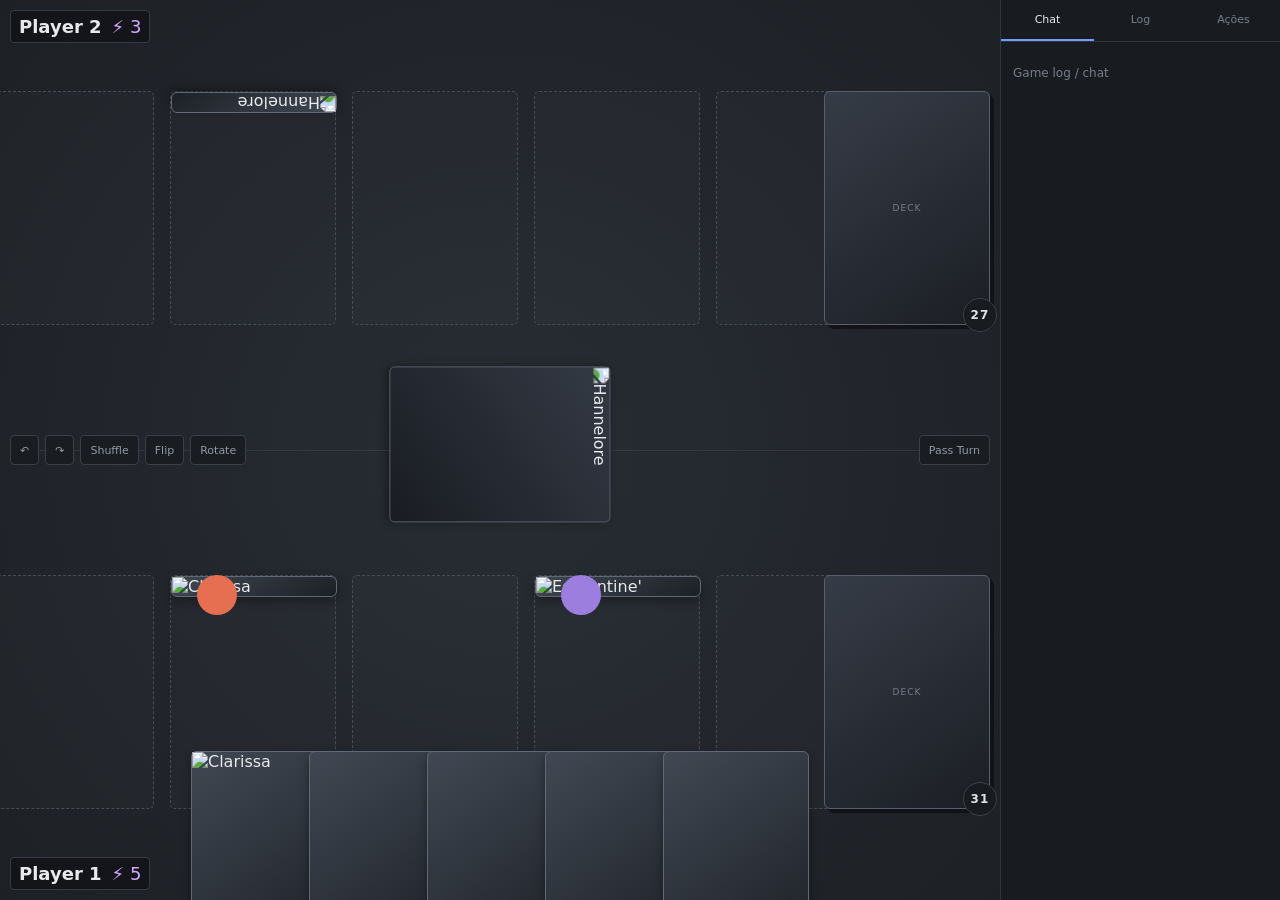
==== index.html @ e071b58c "initial" ====
<!DOCTYPE html>
<html lang="pt-BR">

<head>
    <meta charset="UTF-8">
    <meta name="viewport" content="width=device-width, initial-scale=1.0">

    <title>Cardgame</title>

    <link rel="stylesheet" href="style.css">
</head>

<body>

    <game>

        <top-bar>
            <game-name>Cardgame</game-name>

            <game-info>
                <turn>Seu turno</turn>
                <turn-number>Turno 4</turn-number>
            </game-info>
        </top-bar>


        <game-board>

            <opponent-side>

                <player-info>
                    <player-name>Player 2</player-name>
                    <energy>⚡ <span id="player-2-energy">3</span></energy>
                </player-info>

                <game-field>
                    <card-slot></card-slot>
                    <card-slot>
                        <card> 
                            <img src="https://c.l3n.co/wR6LYm.png" alt="Hannelore">
                        </card>
                    </card-slot>
                    <card-slot></card-slot>
                    <card-slot></card-slot>
                    <card-slot></card-slot>
                </game-field>

                <deck data-count="27">
                    <span>DECK</span>
                </deck>

            </opponent-side>


            <backstage-zone>

                <zone-name>BACKSTAGE</zone-name>

                <card> 
                            <img src="https://c.l3n.co/wR6LYm.png" alt="Hannelore">
                        </card>

            </backstage-zone>


            <player-side>

                <player-info>
                    <player-name>Player 1</player-name>
                    <energy>⚡ <span id="player-1-energy">5</span></energy>
                </player-info>

                <game-field>
                    <card-slot></card-slot>
                    <card-slot>
                        <card> 
                            <img src="https://a.l3n.co/wRTMhF.png" alt="Clarissa">
                            <token-list>
                                <element-token data-element="pyro"></element-token>
                            </token-list>
                        </card>
                    </card-slot>
                    <card-slot></card-slot>
                    <card-slot>
                        <card> 
                            <img src="https://a.l3n.co/wR6Y2i.png" alt="Egglantine'">
                            <token-list>
                                <element-token data-element="electro"></element-token>
                            </token-list>

                        </card>
                    </card-slot>
                    <card-slot></card-slot>
                </game-field>

                <deck data-count="31">
                    <span>DECK</span>
                </deck>

            </player-side>


            <player-hand>

                <card> 
                    <img src="https://a.l3n.co/wRTMhF.png" alt="Clarissa">
                </card>
                <card></card>
                <card></card>
                <card></card>
                <card></card>

            </player-hand>


            <board-overlay></board-overlay>

        </game-board>


        <side-panel>

            <panel-tabs>
                <button class="active">Chat</button>
                <button>Log</button>
                <button>Ações</button>
            </panel-tabs>

            <panel-content>
                <p>Game log / chat</p>
            </panel-content>

        </side-panel>


        <toolbar>

            <button>↶</button>
            <button>↷</button>

            <button>Shuffle</button>
            <button>Flip</button>
            <button>Rotate</button>

            <toolbar-spacer></toolbar-spacer>

            <button>Pass Turn</button>

        </toolbar>

    </game>

</body>
</html>
---- style.css ----
/* ============================================================
   RESET
   ============================================================ */

:root {
    --aspect-ratio: 1535 / 2173;
}

* {
    box-sizing: border-box;
}

html,
body {
    width: 100%;
    height: 100%;
    margin: 0;
}

body {
    overflow: hidden;

    background: #101216;
    color: #e7e9ed;

    font-family:
        Inter,
        system-ui,
        -apple-system,
        BlinkMacSystemFont,
        "Segoe UI",
        sans-serif;
}

button {
    font: inherit;
}


/* ============================================================
   GAME SHELL
   ============================================================ */

game {
    width: 100%;
    height: 100dvh;

    display: grid;

    grid-template:
        "top board panel" 52px
        "top board panel" minmax(0, 1fr) "top board panel" 48px
        / 0 minmax(0, 1fr) 280px;
}


/* ============================================================
   TOP BAR
   ============================================================ */

top-bar {
    grid-area: top;

    display: flex;
    align-items: center;

    padding-inline: 16px;

    background: #181b20;
    border-bottom: 1px solid #30343c;

    game-name {
        font-size: 14px;
        font-weight: 650;
    }

    game-info {
        margin-inline-start: auto;

        display: flex;
        gap: 16px;

        font-size: 12px;
    }

    turn {
        color: #82aaff;
    }

    turn-number {
        color: #858b96;
    }
}


/* ============================================================
   BOARD
   ============================================================ */

game-board {
    grid-area: board;

    position: relative;

    min-width: 0;
    min-height: 0;

    overflow: hidden;

    display: grid;

    grid-template-rows:
        minmax(0, 1fr) 72px minmax(0, 1fr);

    padding: 10px;

    gap: 8px;

    background:
        radial-gradient(circle at center,
            #282d34 0%,
            #22262c 55%,
            #1d2025 100%);
}


/* ============================================================
   PLAYER AREAS
   ============================================================ */

opponent-side,
player-side {
    position: relative;

    min-width: 0;
    min-height: 0;

    display: grid;

    grid-template-columns:
        minmax(0, 1fr) 110px;

    align-items: center;

    gap: 20px;

    
}

opponent-side {
    grid-row: 1;

/*     background-image: url("https://b.l3n.co/cVPJKv.jpg");
    background-size: cover; */
}

player-side {
    grid-row: 3;
/*     background-image: url("https://d.l3n.co/cVPBhb.jpg");
    background-size: cover; */
}


/* ============================================================
   PLAYER INFORMATION
   ============================================================ */

player-info {
    position: absolute;

    inset-inline-start: 0;

    display: flex;
    align-items: center;
    gap: 10px;

    padding: 5px 8px;

    border: 1px solid #353a43;
    border-radius: 4px;

    background: rgb(15 17 21 / 70%);

    font-size: 18px;

    z-index: 2;
}

opponent-side player-info {
    inset-block-start: 0;
}

player-side player-info {
    inset-block-end: 0;
}

player-name {
    font-weight: 650;
}

energy {
    color: #d4a9ff;
}


/* ============================================================
   FIELD
   ============================================================ */

game-field {
    min-width: 0;

    display: grid;

    grid-template-columns:
        repeat(5, 166px);

    justify-content: center;

    gap: 16px;

    align-items: center;
}

opponent-side {
    card {
        transform: rotate(180deg);
    }
}

card-slot {
    width: min(100%, 166px);

    aspect-ratio: var(--aspect-ratio);

    border: 1px dashed #464c56;
    border-radius: 5px;

    background: rgb(255 255 255 / 1.5%);

    transition:
        border-color .12s ease,
        background .12s ease;
}

card-slot:hover {
    border-color: #666e7b;
    background: rgb(255 255 255 / 3%);
}


/* ============================================================
   DECK
   ============================================================ */

deck {
    width: 166px;
    aspect-ratio: var(--aspect-ratio);

    position: absolute;
    right: 0;

    display: grid;
    place-items: center;

    border: 1px solid #5a606b;
    border-radius: 6px;

    background:
        linear-gradient(145deg,
            #363c47,
            #1b1e24);

    box-shadow:
        2px 2px 0 #111318,
        4px 4px 0 #111318;

    color: #777e8a;

    font-size: 9px;
    letter-spacing: .12em;
}

deck::after {
    content: attr(data-count);

    position: absolute;

    inset-inline-end: -8px;
    inset-block-end: -8px;

    width: 32px;
    height: 32px;

    display: grid;
    place-items: center;

    border: 1px solid #3b4049;
    border-radius: 50%;

    background: #181b20;

    color: #dfe2e7;

    font-size: 12px;
    font-weight: 650;
}


/* ============================================================
   BACKSTAGE
   ============================================================ */

backstage-zone {
    grid-row: 2;

    position: relative;

    display: grid;
    place-items: center;
}

backstage-zone::before {
    content: "";

    position: absolute;

    inset-inline: 0;
    top: 50%;

    height: 1px;

    background: rgb(255 255 255 / 7%);
}

zone-name {
    position: absolute;

    z-index: 1;

    padding-inline: 8px;

    background: #24282e;

    color: #696f79;

    font-size: 8px;
    letter-spacing: .14em;
}

backstage-zone card {
    position: relative;

    top: -5rem;

    align-self: center;

    z-index: 2;

    width: 156px;
    aspect-ratio: var(--aspect-ratio);

    border: 1px solid #565d68;
    border-radius: 5px;

    background:
        linear-gradient(145deg,
            #343a45,
            #191c22);

    box-shadow: 0 3px 8px rgb(0 0 0 / 35%);

    transform: rotate(90deg);
}


/* ============================================================
   CARD
   ============================================================ */

card {
    display: block;
    position: relative;

    width: 166px;

    border: 1px solid #626976;
    border-radius: 6px;

    background:
        linear-gradient(145deg,
            #414853,
            #1c2026);

    box-shadow:
        0 4px 10px rgb(0 0 0 / 35%);

    img {
        display: block;
        width: 100%;
        height: auto;
    }

    token-list {
        display: flex;
        position: absolute;

        top: -8%;
        left: 15%;
        align-items: center;
        justify-content: center;
        gap: 0.5rem;

        element-token {

            width: 40px;
            aspect-ratio: 1;

            border-radius: 50%;

            z-index: 5;

            &[data-element="pyro"] {
                background: #e76f51;
            }

            &[data-element="hydro"] {
                background: #4dabf7;
            }

            &[data-element="cryo"] {
                background: #9be7ff;
            }

            &[data-element="electro"] {
                background: #9b7ede;
            }
        }
    }

}


/* ============================================================
   PLAYER HAND
   ============================================================ */

player-hand {
    position: absolute;

    z-index: 20;

    inset-inline: 0;
    inset-block-end: -58px;

    height: 190px;

    display: flex;
    align-items: flex-end;
    justify-content: center;

    padding-inline: 40px;

    pointer-events: none;
}

player-hand card {
    width: 146px;
    aspect-ratio: var(--aspect-ratio);

    flex: 0 0 auto;

    margin-inline-start: -28px;

    pointer-events: auto;

    cursor: pointer;

    transition:
        transform .12s ease,
        margin .12s ease;

    &:first-child {
        margin-inline-start: 0;
    }

    &:hover {
        position: relative;
        z-index: 2;

        margin-inline: 5px;

        transform: translateY(-50%) scale(1.2);
    }
}


/* ============================================================
   BOARD OVERLAY
   ============================================================ */

board-overlay {
    position: absolute;

    inset: 0;

    z-index: 30;

    pointer-events: none;
}


/* ============================================================
   SIDE PANEL
   ============================================================ */

side-panel {
    grid-area: panel;

    min-width: 0;
    min-height: 0;

    display: grid;

    grid-template-rows: 42px minmax(0, 1fr);

    background: #181b20;

    border-left: 1px solid #30343c;
}

panel-tabs {
    display: grid;

    grid-template-columns: repeat(3, 1fr);

    border-bottom: 1px solid #30343c;
}

panel-tabs button {
    border: 0;
    border-bottom: 2px solid transparent;

    background: transparent;

    color: #777e89;

    cursor: pointer;

    font-size: 11px;
}

panel-tabs button:hover {
    color: #dfe2e7;
    background: rgb(255 255 255 / 3%);
}

panel-tabs button.active {
    color: #e7e9ed;
    border-bottom-color: #739cf5;
}

panel-content {
    min-height: 0;

    overflow: auto;

    padding: 12px;

    color: #777e89;

    font-size: 12px;
}


/* ============================================================
   TOOLBAR
   ============================================================ */

toolbar {
    grid-area: board;

    align-self: center;

    z-index: 50;

    height: 48px;

    display: flex;
    align-items: center;

    gap: 6px;

    padding-inline: 10px;

    pointer-events: none;
}

toolbar button {
    height: 30px;

    padding-inline: 9px;

    border: 1px solid #3a3f48;
    border-radius: 4px;

    background: #191c21;

    color: #9299a5;

    cursor: pointer;

    pointer-events: auto;

    font-size: 11px;
}

toolbar button:hover {
    background: #272c34;
    color: #e7e9ed;
}

toolbar-spacer {
    flex: 1;
}


/* ============================================================
   SMALL SCREENS
   ============================================================ */

@media (max-width: 900px) {

    game {
        grid-template:
            "top" 48px
            "board" minmax(0, 1fr) / 1fr;
    }

    side-panel {
        display: none;
    }

    game-board {
        padding: 6px;
    }

    opponent-side,
    player-side {
        grid-template-columns:
            minmax(0, 1fr) 80px;

        gap: 8px;
    }



    game-field {
        gap: 5px;
    }

    deck {
        width: 72px;
    }

    player-hand {
        padding-inline: 15px;
    }

    player-hand card {
        width: 88px;
        margin-inline-start: -40px;

        &:hover {
            transform: translateY(-48px);
        }
    }
}
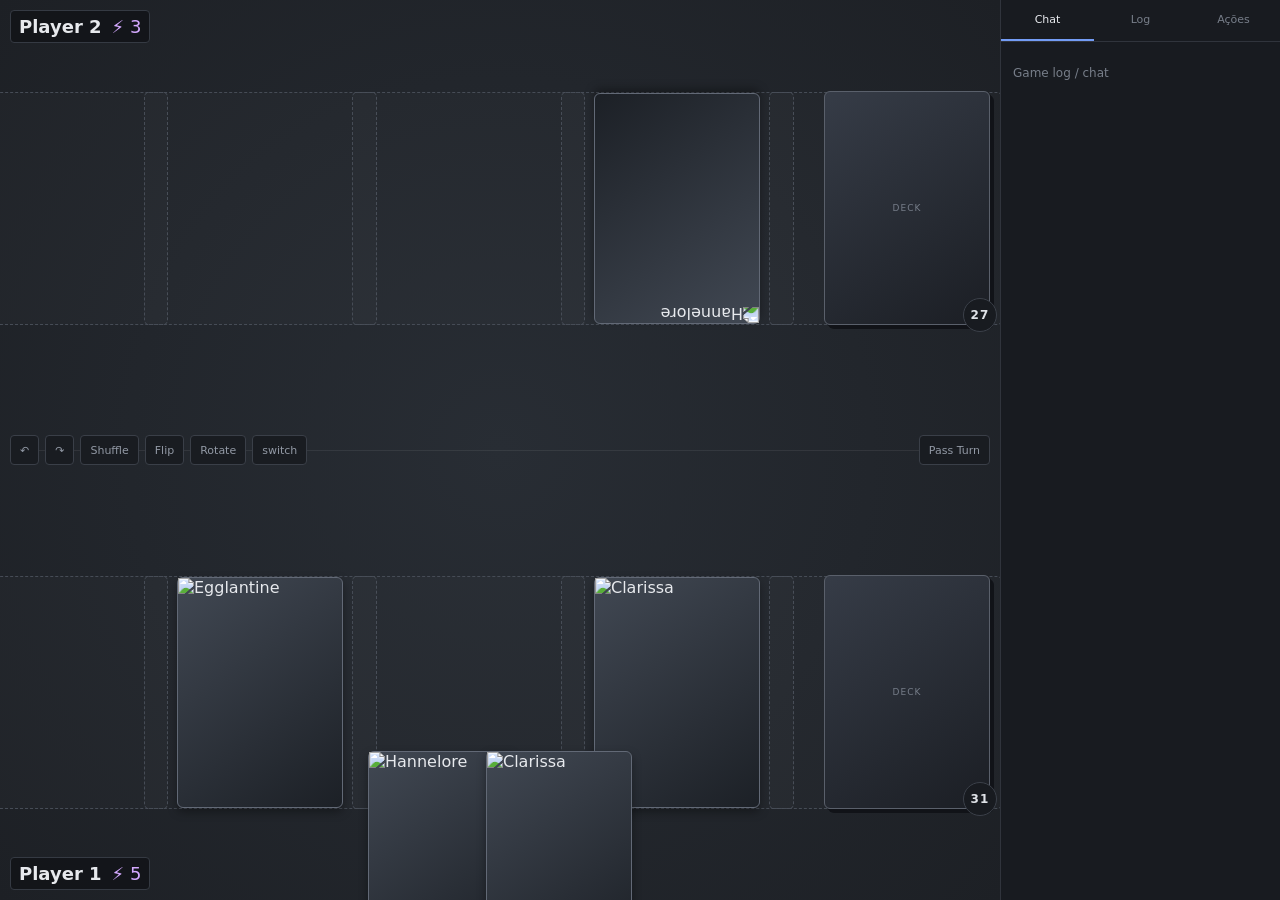
==== commit bec63f89: "sistema base quase pronto" ====
--- a/index.html
+++ b/index.html
@@ -24,6 +24,19 @@
         </top-bar>
 
 
+        <action-menu popover>
+            <action data-action="move">Mover</action>
+            <action data-action="target">Alvejar</action>
+            <action data-action="attack">Atacar</action>
+            <action data-action="declare">Declarar</action>
+            <action data-action="flip">Virar</action>
+            <action data-action="to_top_deck">Para T. Deck</action>
+            <action data-action="to_bot_deck">Para F. Deck</action>
+            <action data-action="to_hand">Para a Mão</action>
+            <action data-action="to_backstage">Para Backstage</action>
+            <action data-action="add_token">Elemental Token</action>
+        </action-menu>
+
         <game-board>
 
             <opponent-side>
@@ -33,16 +46,12 @@
                     <energy>⚡ <span id="player-2-energy">3</span></energy>
                 </player-info>
 
-                <game-field>
-                    <card-slot></card-slot>
-                    <card-slot>
-                        <card> 
-                            <img src="https://c.l3n.co/wR6LYm.png" alt="Hannelore">
-                        </card>
-                    </card-slot>
-                    <card-slot></card-slot>
-                    <card-slot></card-slot>
-                    <card-slot></card-slot>
+                <game-field data-player="2">
+                    <card-slot data-slot="0"></card-slot>
+                    <card-slot data-slot="1"></card-slot>
+                    <card-slot data-slot="2"></card-slot>
+                    <card-slot data-slot="3"></card-slot>
+                    <card-slot data-slot="4"></card-slot>
                 </game-field>
 
                 <deck data-count="27">
@@ -53,13 +62,7 @@
 
 
             <backstage-zone>
-
                 <zone-name>BACKSTAGE</zone-name>
-
-                <card> 
-                            <img src="https://c.l3n.co/wR6LYm.png" alt="Hannelore">
-                        </card>
-
             </backstage-zone>
 
 
@@ -70,27 +73,12 @@
                     <energy>⚡ <span id="player-1-energy">5</span></energy>
                 </player-info>
 
-                <game-field>
-                    <card-slot></card-slot>
-                    <card-slot>
-                        <card> 
-                            <img src="https://a.l3n.co/wRTMhF.png" alt="Clarissa">
-                            <token-list>
-                                <element-token data-element="pyro"></element-token>
-                            </token-list>
-                        </card>
-                    </card-slot>
-                    <card-slot></card-slot>
-                    <card-slot>
-                        <card> 
-                            <img src="https://a.l3n.co/wR6Y2i.png" alt="Egglantine'">
-                            <token-list>
-                                <element-token data-element="electro"></element-token>
-                            </token-list>
-
-                        </card>
-                    </card-slot>
-                    <card-slot></card-slot>
+                <game-field data-player="1">
+                    <card-slot data-slot="0"></card-slot>
+                    <card-slot data-slot="1"></card-slot>
+                    <card-slot data-slot="2"></card-slot>
+                    <card-slot data-slot="3"></card-slot>
+                    <card-slot data-slot="4"></card-slot>
                 </game-field>
 
                 <deck data-count="31">
@@ -101,10 +89,6 @@
 
 
             <player-hand>
-
-                <card> 
-                    <img src="https://a.l3n.co/wRTMhF.png" alt="Clarissa">
-                </card>
                 <card></card>
                 <card></card>
                 <card></card>
@@ -141,6 +125,7 @@
             <button>Shuffle</button>
             <button>Flip</button>
             <button>Rotate</button>
+            <button data-action="switch_players">switch</button>
 
             <toolbar-spacer></toolbar-spacer>
 
@@ -149,6 +134,7 @@
         </toolbar>
 
     </game>
+    <script src="./main.js" type="module"></script>
+</body>
 
-</body>
 </html>
--- a/style.css
+++ b/style.css
@@ -123,6 +123,29 @@
             #1d2025 100%);
 }
 
+opponent-side {
+    grid-row: 1;
+}
+
+player-side {
+    grid-row: 3;
+}
+
+game-board.player-two-view opponent-side {
+    grid-row: 3;
+
+    card {
+        transform: rotate(0deg);
+    }
+}
+
+game-board.player-two-view player-side {
+    grid-row: 1;
+
+    card {
+        transform: rotate(180deg);
+    }
+}
 
 /* ============================================================
    PLAYER AREAS
@@ -144,19 +167,19 @@
 
     gap: 20px;
 
-    
+
 }
 
 opponent-side {
     grid-row: 1;
 
-/*     background-image: url("https://b.l3n.co/cVPJKv.jpg");
+    /*     background-image: url("https://b.l3n.co/cVPJKv.jpg");
     background-size: cover; */
 }
 
 player-side {
     grid-row: 3;
-/*     background-image: url("https://d.l3n.co/cVPBhb.jpg");
+    /*     background-image: url("https://d.l3n.co/cVPBhb.jpg");
     background-size: cover; */
 }
 
@@ -217,7 +240,7 @@
 
     justify-content: center;
 
-    gap: 16px;
+    gap: 5%;
 
     align-items: center;
 }
@@ -229,9 +252,12 @@
 }
 
 card-slot {
-    width: min(100%, 166px);
-
-    aspect-ratio: var(--aspect-ratio);
+    width: 233px;
+
+    aspect-ratio: 1/1;
+
+    display: flex;
+    justify-content: center;
 
     border: 1px dashed #464c56;
     border-radius: 5px;
@@ -241,6 +267,10 @@
     transition:
         border-color .12s ease,
         background .12s ease;
+
+    &.move_mode{
+        outline: 2px dashed rgba(255, 255, 255, 0.342);
+    }
 }
 
 card-slot:hover {
@@ -354,6 +384,7 @@
     top: -5rem;
 
     align-self: center;
+    left: -30px;
 
     z-index: 2;
 
@@ -377,7 +408,55 @@
 /* ============================================================
    CARD
    ============================================================ */
-
+@keyframes declare-animation {
+    0% {
+        transform: translate(-50%, -50%) scale(0.1);
+        opacity: 1;
+    }
+
+    40% {
+        transform: translate(-50%, -50%) scale(1);
+        opacity: 0.9;
+    }
+
+    100% {
+        transform: translate(-50%, -50%) scale(1.5);
+        opacity: 0;
+    }
+}
+
+@keyframes target-animation {
+    0% {
+        transform: translate(-50%, -50%) scale(0.1);
+        opacity: 1;
+    }
+
+    40% {
+        transform: translate(-50%, -50%) scale(1);
+        opacity: 0.9;
+    }
+
+    100% {
+        transform: translate(-50%, -50%) scale(1.5);
+        opacity: 0;
+    }
+}
+@keyframes target-animation {
+    0% {
+        transform: translate(-50%, -50%) scale(0.1);
+        opacity: 1;
+    }
+
+    40% {
+        transform: translate(-50%, -50%) scale(1);
+        opacity: 0.9;
+    }
+
+    100% {
+        transform: translate(-50%, -50%) scale(1.5);
+        opacity: 0;
+    }
+}
 card {
     display: block;
     position: relative;
@@ -399,6 +478,72 @@
         display: block;
         width: 100%;
         height: auto;
+    }
+    &.attack-able {
+        outline: 5px solid rgb(151, 30, 17);
+    }
+    &.targetable {
+        outline: 5px dashed rgb(171, 57, 175);
+    } 
+    &.declare::after {
+        content: "";
+        position: absolute;
+        z-index: 100;
+
+        top: 50%;
+        left: 50%;
+
+        transform: translateX(-50%) translateY(-50%);
+
+        border-radius: 50%;
+
+        width: 150px;
+        height: 150px;
+
+        background-color: white;
+        animation: declare-animation 0.35s ease-out forwards;
+    }
+
+    &.attacked:after {
+        content: "";
+        position: absolute;
+        z-index: 100;
+
+        top: 50%;
+        left: 50%;
+
+        transform: translateX(-50%) translateY(-50%);
+
+        border-radius: 50%;
+
+        width: 150px;
+        height: 150px;
+
+        background-color: rgb(245, 72, 72);
+        animation: declare-animation 0.35s ease-out forwards;
+    }
+
+    &.targeted::after {
+        content: "";
+        position: absolute;
+        z-index: 100;
+
+        top: 50%;
+        left: 50%;
+
+        transform: translateX(-50%) translateY(-50%);
+
+        border-radius: 50%;
+
+        width: 150px;
+        height: 150px;
+
+        background-color: rgba(221, 63, 155, 0.685);
+        animation: declare-animation 0.35s ease-out forwards;
+    }
+
+    &.flip{
+        transform: rotate(-90deg);
     }
 
     token-list {
@@ -440,6 +585,56 @@
 
 }
 
+action-menu {
+    display: none;
+
+    position: fixed;
+    position-anchor: --active-card;
+
+    left: anchor(center);
+    top: anchor(top);
+
+    translate: -50% -50%;
+
+    margin: 0;
+    padding: 4px;
+
+    border: 1px solid #3a3f48;
+    border-radius: 6px;
+
+    flex-direction: column;
+
+    overflow: hidden;
+
+    background: #181b20cc;
+    box-shadow: 0 5px 15px rgb(0 0 0 / 40%);
+
+    pointer-events: none;
+
+    action {
+        color: white;
+        -webkit-user-select: none;
+        -ms-user-select: none;
+        user-select: none;
+        pointer-events: auto;
+
+        &:hover {
+            background: #42474e;
+        }
+
+        &:active {
+            background: #42474e;
+            transform: scale(1.1);
+        }
+    }
+}
+
+action-menu:popover-open {
+    display: flex;
+
+
+}
+
 
 /* ============================================================
    PLAYER HAND
@@ -484,7 +679,8 @@
         margin-inline-start: 0;
     }
 
-    &:hover {
+    &:hover,
+    &[data-menu-hover] {
         position: relative;
         z-index: 2;
 
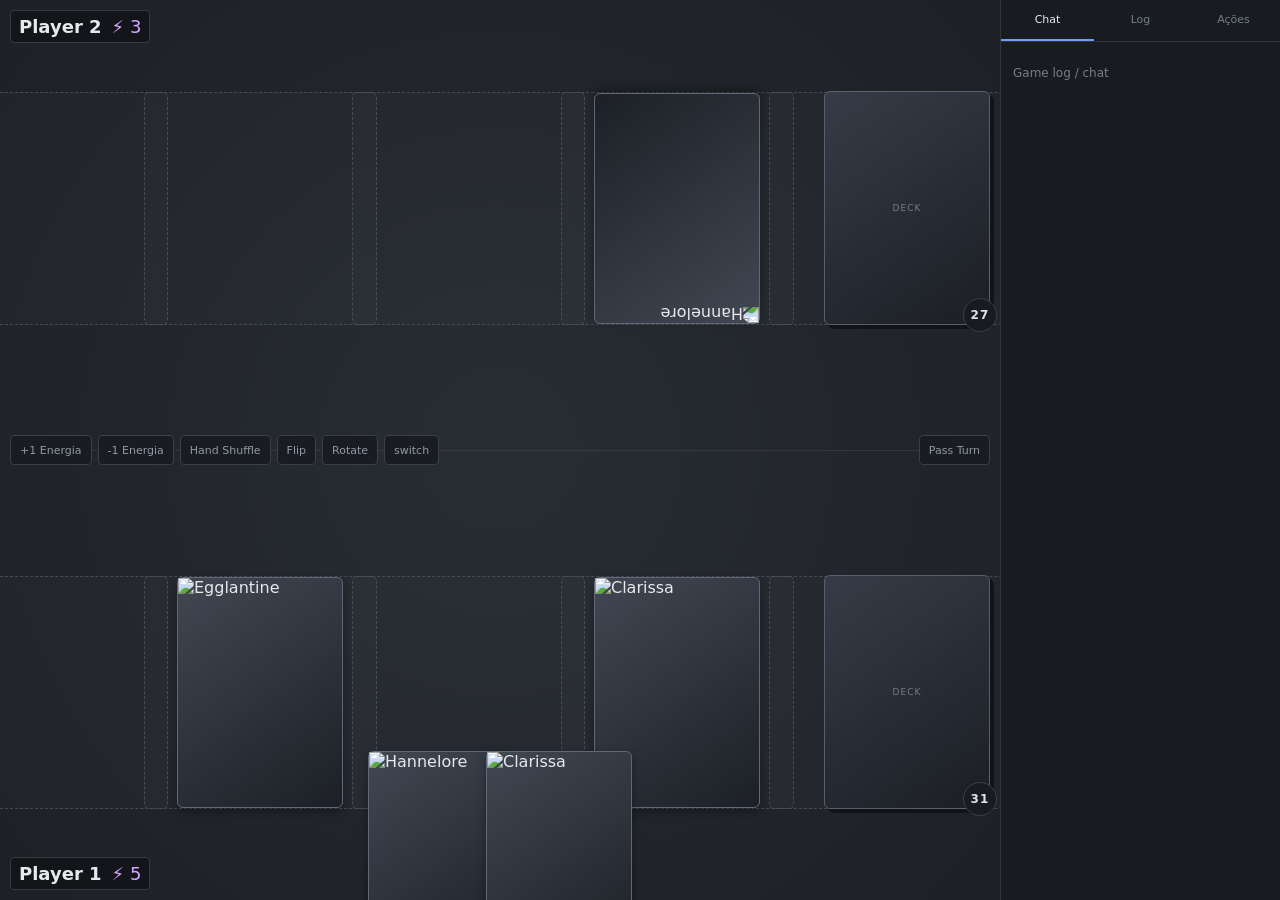
==== commit 412a935c: "sistema pronto com alguns bugs" ====
--- a/index.html
+++ b/index.html
@@ -31,11 +31,27 @@
             <action data-action="declare">Declarar</action>
             <action data-action="flip">Virar</action>
             <action data-action="to_top_deck">Para T. Deck</action>
-            <action data-action="to_bot_deck">Para F. Deck</action>
             <action data-action="to_hand">Para a Mão</action>
             <action data-action="to_backstage">Para Backstage</action>
             <action data-action="add_token">Elemental Token</action>
+            <action data-action="show_deck">Show Deck</action>
         </action-menu>
+
+        <deck-actions-menu popover>
+            <action data-action="mill">Descartar Topo</action>
+            <action data-action="show_deck">Abrir Deck</action>
+            <action data-action="shuffle">Embaralhar</action>
+            <action data-action="draw">Comprar</action>
+        </deck-actions-menu>
+
+<zone-modal popover="manual">
+    <zone-header>
+        <span>DECK</span>
+        <button data-action="close-deck">×</button>
+    </zone-header>
+
+    <zone-grid></zone-grid>
+</zone-modal>
 
         <game-board>
 
@@ -54,7 +70,7 @@
                     <card-slot data-slot="4"></card-slot>
                 </game-field>
 
-                <deck data-count="27">
+                <deck data-count="27" data-player="2">
                     <span>DECK</span>
                 </deck>
 
@@ -81,7 +97,7 @@
                     <card-slot data-slot="4"></card-slot>
                 </game-field>
 
-                <deck data-count="31">
+                <deck data-count="31" data-player="1">
                     <span>DECK</span>
                 </deck>
 
@@ -119,10 +135,10 @@
 
         <toolbar>
 
-            <button>↶</button>
-            <button>↷</button>
+            <button>+1 Energia</button>
+            <button>-1 Energia</button>
 
-            <button>Shuffle</button>
+            <button data-action="shuffle_hand">Hand Shuffle</button>
             <button>Flip</button>
             <button>Rotate</button>
             <button data-action="switch_players">switch</button>
--- a/style.css
+++ b/style.css
@@ -311,6 +311,124 @@
     letter-spacing: .12em;
 }
 
+deck-actions-menu {
+    position: fixed;
+
+    position-anchor: --active-deck;
+
+    position-area: top;
+
+    display: none;
+
+    flex-direction: column;
+
+    min-width: 150px;
+
+    padding: 5px;
+
+    border: 1px solid #3a3f48;
+    border-radius: 6px;
+
+    background: #181b20;
+    color: white;
+
+    box-shadow: 0 10px 30px rgb(0 0 0 / 50%);
+
+    &::backdrop {
+        background: transparent;
+    }
+
+    &:popover-open {
+        display: flex;
+    }
+
+    action {
+        display: block;
+
+        padding: 9px 12px;
+
+        border-radius: 4px;
+
+        cursor: pointer;
+
+        &:hover {
+            background: #2a2e35;
+        }
+    }
+}
+
+zone-modal {
+    position: fixed;
+    inset: 50% auto auto 50%;
+
+    width: min(900px, 90vw);
+    height: min(700px, 85vh);
+
+    translate: -50% -50%;
+
+    padding: 20px;
+
+    border: 1px solid #3a3f48;
+    border-radius: 10px;
+
+    background: #181b20;
+    color: white;
+
+    box-shadow:
+        0 20px 60px rgb(0 0 0 / 60%);
+
+    overflow: hidden;
+
+    &::backdrop {
+        background: rgb(0 0 0 / 65%);
+        backdrop-filter: blur(3px);
+    }
+
+    zone-header {
+        display: flex;
+        align-items: center;
+        justify-content: space-between;
+
+        margin-bottom: 16px;
+
+        font-size: 14px;
+        font-weight: 700;
+
+        button {
+            width: 32px;
+            height: 32px;
+
+            border: 0;
+            border-radius: 5px;
+
+            background: #2a2e35;
+            color: white;
+
+            cursor: pointer;
+        }
+    }
+
+    zone-grid {
+    display: grid;
+    grid-template-columns: repeat(auto-fill, 130px);
+    justify-content: start;
+    align-content: start;
+    gap: 12px;
+    overflow-y: auto;
+    padding: 5px;
+
+    card {
+        width: 130px;
+        cursor: pointer;
+
+        &:hover {
+            transform: scale(1.04);
+            z-index: 2;
+        }
+    }
+}
+}
+
 deck::after {
     content: attr(data-count);
 
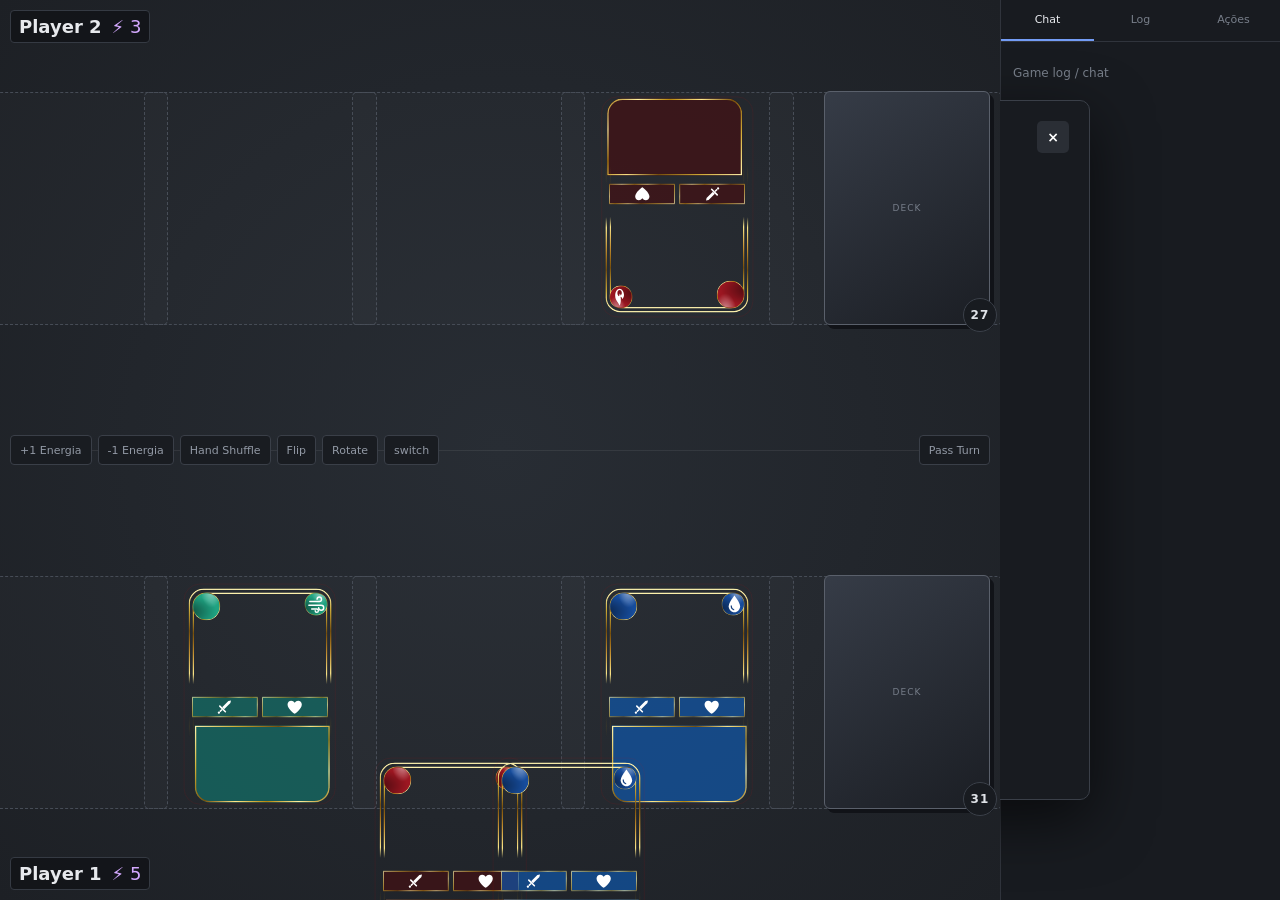
==== commit acdb837e: "agora temos template e um deck cheio!" ====
--- a/index.html
+++ b/index.html
@@ -8,10 +8,49 @@
     <title>Cardgame</title>
 
     <link rel="stylesheet" href="style.css">
+    <link rel="stylesheet" href="card_template.css">
 </head>
 
 <body>
+    <template id="card-template">
+        <card>
+            <card-data data-cost="6" data-element="cryo" data-atk="800" data-hp="2000" data-effect="(1-En) Se o oponente declara ataque ou ativa o efeito de uma unidade: Descarte esta carta da sua mão; Aplique 1 token electro a uma unidade no campo. (Único, Escolha).
+        " style="--card-art: url('https://c.l3n.co/wgh5Qk.jpg');">
+                <div class="card-bleed radius">
+                    <carta class="trim radius">
+                        <bordinha class="external radius"></bordinha>
+                        <safe-area class="radius">
+                            <anchor class="top-left">
+                                <cost class="golden-border"></cost>
+                            </anchor>
+                            <anchor class="top"></anchor>
+                            <anchor class="top-right">
+                                <attribute class="golden-border"></attribute>
+                            </anchor>
+                            <anchor class="left"></anchor>
+                            <anchor class="center">
+                                <status>
+                                    <ATK class=""></ATK>
+                                    <HP class=""></HP>
+                                </status>
+                            </anchor>
+                            <anchor class="right"></anchor>
+                            <anchor class="bottom-left"></anchor>
+                            <anchor class="bottom">
+                                <effect>
+                                    <effect-text>
+                                    </effect-text>
+                                    <effect-box></effect-box>
+                                </effect>
+                            </anchor>
+                            <anchor class="bottom-right"></anchor>
 
+                        </safe-area>
+                    </carta>
+                </div>
+            </card-data>
+        </card>
+    </template>
     <game>
 
         <top-bar>
@@ -44,14 +83,14 @@
             <action data-action="draw">Comprar</action>
         </deck-actions-menu>
 
-<zone-modal popover="manual">
-    <zone-header>
-        <span>DECK</span>
-        <button data-action="close-deck">×</button>
-    </zone-header>
+        <zone-modal popover="manual">
+            <zone-header>
+                <span>DECK</span>
+                <button data-action="close-deck">×</button>
+            </zone-header>
 
-    <zone-grid></zone-grid>
-</zone-modal>
+            <zone-grid></zone-grid>
+        </zone-modal>
 
         <game-board>
 
--- a/style.css
+++ b/style.css
@@ -49,7 +49,8 @@
 
     grid-template:
         "top board panel" 52px
-        "top board panel" minmax(0, 1fr) "top board panel" 48px
+        "top board panel" minmax(0, 1fr)
+        "top board panel" 48px
         / 0 minmax(0, 1fr) 280px;
 }
 
@@ -131,20 +132,34 @@
     grid-row: 3;
 }
 
+opponent-side card {
+    --view-rotation: 180deg;
+}
+
+player-side card {
+    --view-rotation: 0deg;
+}
+
+opponent-side card {
+    --view-rotation: 180deg;
+}
+
+/* Quando o Player 2 está olhando */
+game-board.player-two-view opponent-side card {
+    --view-rotation: 0deg;
+}
+
+game-board.player-two-view player-side card {
+    --view-rotation: 180deg;
+}
+
+
 game-board.player-two-view opponent-side {
     grid-row: 3;
-
-    card {
-        transform: rotate(0deg);
-    }
 }
 
 game-board.player-two-view player-side {
     grid-row: 1;
-
-    card {
-        transform: rotate(180deg);
-    }
 }
 
 /* ============================================================
@@ -245,12 +260,6 @@
     align-items: center;
 }
 
-opponent-side {
-    card {
-        transform: rotate(180deg);
-    }
-}
-
 card-slot {
     width: 233px;
 
@@ -268,7 +277,7 @@
         border-color .12s ease,
         background .12s ease;
 
-    &.move_mode{
+    &.move_mode {
         outline: 2px dashed rgba(255, 255, 255, 0.342);
     }
 }
@@ -363,20 +372,17 @@
 
     width: min(900px, 90vw);
     height: min(700px, 85vh);
-
     translate: -50% -50%;
 
     padding: 20px;
-
     border: 1px solid #3a3f48;
     border-radius: 10px;
-
     background: #181b20;
     color: white;
-
-    box-shadow:
-        0 20px 60px rgb(0 0 0 / 60%);
-
+    box-shadow: 0 20px 60px rgb(0 0 0 / 60%);
+
+    display: flex;
+    flex-direction: column;
     overflow: hidden;
 
     &::backdrop {
@@ -388,45 +394,48 @@
         display: flex;
         align-items: center;
         justify-content: space-between;
-
+        flex: 0 0 auto;
         margin-bottom: 16px;
-
         font-size: 14px;
         font-weight: 700;
 
         button {
             width: 32px;
             height: 32px;
-
             border: 0;
             border-radius: 5px;
-
             background: #2a2e35;
             color: white;
-
             cursor: pointer;
         }
     }
 
     zone-grid {
-    display: grid;
-    grid-template-columns: repeat(auto-fill, 130px);
-    justify-content: start;
-    align-content: start;
-    gap: 12px;
-    overflow-y: auto;
-    padding: 5px;
-
-    card {
-        width: 130px;
-        cursor: pointer;
-
-        &:hover {
-            transform: scale(1.04);
-            z-index: 2;
+        display: grid;
+        grid-template-columns: repeat(
+            auto-fill,
+            130px
+        );
+        justify-content: start;
+        align-content: start;
+        gap: 3rem;
+
+        flex: 1 1 auto;
+        min-height: 0;
+        overflow-y: auto;
+        overflow-x: hidden;
+        padding: 5px;
+
+        card {
+            width: 130px;
+            cursor: pointer;
+
+            &:hover {
+                transform: scale(1.04);
+                z-index: 2;
+            }
         }
     }
-}
 }
 
 deck::after {
@@ -543,66 +552,47 @@
     }
 }
 
-@keyframes target-animation {
-    0% {
-        transform: translate(-50%, -50%) scale(0.1);
-        opacity: 1;
-    }
-
-    40% {
-        transform: translate(-50%, -50%) scale(1);
-        opacity: 0.9;
-    }
-
-    100% {
-        transform: translate(-50%, -50%) scale(1.5);
-        opacity: 0;
-    }
-}
-@keyframes target-animation {
-    0% {
-        transform: translate(-50%, -50%) scale(0.1);
-        opacity: 1;
-    }
-
-    40% {
-        transform: translate(-50%, -50%) scale(1);
-        opacity: 0.9;
-    }
-
-    100% {
-        transform: translate(-50%, -50%) scale(1.5);
-        opacity: 0;
-    }
-}
 card {
     display: block;
+
     position: relative;
 
     width: 166px;
-
-    border: 1px solid #626976;
-    border-radius: 6px;
-
-    background:
-        linear-gradient(145deg,
-            #414853,
-            #1c2026);
-
-    box-shadow:
-        0 4px 10px rgb(0 0 0 / 35%);
+    aspect-ratio: var(--aspect-ratio);
+
+    flex: 0 0 auto;
+
+    --view-rotation: 0deg;
+    --card-rotation: 0deg;
+
+    transform:
+        rotate(var(--view-rotation)) rotate(var(--card-rotation));
+
+
+    &>card-data {
+        display: block;
+
+        position: absolute;
+        inset: 0;
+
+        transform-origin: top left;
+        transform: scale(0.675);
+    }
 
     img {
         display: block;
         width: 100%;
         height: auto;
     }
+
     &.attack-able {
         outline: 5px solid rgb(151, 30, 17);
     }
+
     &.targetable {
         outline: 5px dashed rgb(171, 57, 175);
-    } 
+    }
+
     &.declare::after {
         content: "";
         position: absolute;
@@ -660,8 +650,8 @@
         animation: declare-animation 0.35s ease-out forwards;
     }
 
-    &.flip{
-        transform: rotate(-90deg);
+    &.flip {
+        --card-rotation: -90deg;
     }
 
     token-list {
--- a/card_template.css
+++ b/card_template.css
@@ -0,0 +1,581 @@
+@scope (card-data) {
+    :scope {
+        --element-color: rgb(156, 22, 33);
+        --element-darker-color: rgba(255, 255, 255, 0.568);
+
+        color: white;
+        -webkit-text-stroke: 0.04mm black;
+
+
+    }
+
+    :scope[data-element="pyro"] {
+        --element-color: rgb(156, 22, 33);
+        --element-darker-color: rgba(69, 14, 18, 0.66);
+        --element-icon: url("./assets/icons/pyro.svg");
+    }
+
+    :scope[data-element="hydro"] {
+        --element-color: rgb(22, 76, 156);
+        --element-darker-color: rgba(14, 93, 184, 0.63);
+        --element-icon: url("./assets/icons/hydro.svg");
+    }
+
+    :scope[data-element="electro"] {
+        --element-color: rgb(101, 42, 211);
+        --element-darker-color: rgba(57, 35, 99, 0.555);
+        --element-icon: url("./assets/icons/electro.svg");
+    }
+
+    :scope[data-element="anemo"] {
+        --element-color: rgb(31, 163, 130);
+        --element-darker-color: rgba(17, 121, 112, 0.63);
+        --element-icon: url("./assets/icons/anemo.svg");
+    }
+
+    :scope[data-element="cryo"] {
+        --element-color: rgb(150, 212, 231);
+        --element-darker-color: rgba(81, 131, 146, 0.411);
+        --element-icon: url("./assets/icons/cryo.svg");
+    }
+
+    :scope[data-element="dendro"] {
+        --element-color: rgb(87, 172, 48);
+        --element-darker-color: rgba(46, 100, 42, 0.479);
+        --element-icon: url("./assets/icons/dendro.svg");
+    }
+
+    :scope[data-element="geo"] {
+        --element-color: rgb(194, 147, 46);
+        --element-darker-color: rgba(83, 61, 21, 0.63);
+        --element-icon: url("./assets/icons/geo.svg");
+    }
+
+    anchor {
+        pointer-events: none;
+        position: absolute;
+    }
+
+    anchor {
+        width: 5px;
+        height: 5px;
+    }
+
+    .top-left {
+        top: 0;
+        left: 0;
+    }
+
+    .top {
+        top: 0;
+        left: 50%;
+        transform: translateX(-50%);
+    }
+
+    .top-right {
+        top: 0;
+        right: 0;
+    }
+
+    .left {
+        top: 50%;
+        left: 0;
+        transform: translateY(-50%);
+    }
+
+    .center {
+        left: 50%;
+        top: 50%;
+        transform: translate(-50%, -50%);
+    }
+
+    .right {
+        top: 50%;
+        right: 0;
+        transform: translateY(-50%);
+    }
+
+    .bottom-left {
+        bottom: 0;
+        left: 0;
+    }
+
+    .bottom {
+        bottom: 0;
+        left: 50%;
+        transform: translateX(-50%);
+    }
+
+    .bottom-right {
+        bottom: 0;
+        right: 0;
+    }
+
+    .radius {
+        border-radius: 6mm;
+    }
+
+    .golden-border {
+        position: absolute;
+        z-index: 2;
+
+        background:
+            linear-gradient(var(--element-color), var(--element-color)) padding-box,
+            linear-gradient(135deg,
+                #fff4b0 0%,
+                #d4af37 18%,
+                #78500b 36%,
+                #ffe78a 52%,
+                #b8860b 68%,
+                #fff0a0 85%,
+                #a87915 100%) border-box;
+
+        border: 0.5mm solid transparent;
+    }
+
+    :scope {
+        --card-effect: attr(data-effect);
+        --card-cost: attr(data-cost);
+        --card-atk: attr(data-atk);
+        --card-hp: attr(data-hp);
+    }
+
+    .card-bleed {
+        width: 65mm;
+        height: 92mm;
+        position: relative;
+
+        background-image: var(--card-art);
+        background-size: cover;
+        background-position: 50% 30%;
+
+        &>carta {
+            position: absolute;
+            width: 59mm;
+            height: 86mm;
+
+            top: 3mm;
+            left: 3mm;
+
+            outline: 1px solid rgba(255, 0, 0, 0.116);
+            z-index: 2;
+
+            & bordinha {
+                position: absolute;
+                width: 56mm;
+                height: 83mm;
+
+                top: 1.5mm;
+                left: 1.6mm;
+
+                z-index: 2;
+
+                &::before {
+                    content: "";
+
+                    position: absolute;
+                    inset: 0;
+                    z-index: 1;
+
+                    border-radius: inherit;
+
+                    background: linear-gradient(180deg,
+                            #fff4b0 0%,
+                            #ead78a 5%,
+                            #d4af37 10%,
+                            #a98125 15%,
+                            #78500b 20%,
+                            #a06e18 25%,
+                            #c89332 30%,
+                            #e3bd5c 35%,
+                            #ffe88a 40%,
+                            #f7db7600 45%,
+                            #fff1a000 50%,
+
+                            rgba(255, 241, 160, 0) 55%,
+                            rgba(255, 232, 138, 0) 60%,
+                            rgba(184, 135, 11, 0.103) 65%,
+                            rgba(184, 135, 11, 0) 70%,
+                            rgba(168, 121, 21, 0) 75%,
+                            rgba(168, 121, 21, 0) 80%,
+                            rgba(255, 241, 160, 0) 85%,
+                            rgba(168, 121, 21, 0) 90%,
+                            rgba(168, 121, 21, 0) 95%,
+                            transparent 100%);
+
+                    padding: 0.5mm;
+
+                    mask:
+                        linear-gradient(#fff 0 0) content-box,
+                        linear-gradient(#fff 0 0);
+
+                    mask-composite: exclude;
+
+                    pointer-events: none;
+                }
+            }
+
+            &>safe-area {
+                position: absolute;
+                width: 53mm;
+                height: 80mm;
+
+                top: 3mm;
+                left: 3mm;
+
+                z-index: 2;
+
+                &::before {
+                    content: "";
+
+                    position: absolute;
+                    inset: 0;
+                    z-index: 1;
+
+                    border-radius: inherit;
+
+                    background: linear-gradient(180deg,
+                            #fff4b0 0%,
+                            #ead78a 5%,
+                            #d4af37 10%,
+                            #a98125 15%,
+                            #78500b 20%,
+                            #a06e18 25%,
+                            #c89332 30%,
+                            #e3bd5c 35%,
+                            #ffe88a 40%,
+                            #f7db7600 45%,
+                            #fff1a000 50%,
+
+                            rgba(255, 241, 160, 0) 55%,
+                            rgba(255, 232, 138, 0) 60%,
+                            rgba(184, 135, 11, 0.103) 65%,
+                            rgba(184, 135, 11, 0) 70%,
+                            rgba(168, 121, 21, 0) 75%,
+                            rgba(168, 121, 21, 0) 80%,
+                            rgba(255, 241, 160, 0) 85%,
+                            rgba(168, 121, 21, 0) 90%,
+                            rgba(168, 121, 21, 0) 95%,
+                            transparent 100%);
+
+                    padding: 0.5mm;
+
+                    mask:
+                        linear-gradient(#fff 0 0) content-box,
+                        linear-gradient(#fff 0 0);
+
+                    mask-composite: exclude;
+
+                    pointer-events: none;
+                }
+
+                & cost {
+                    position: absolute;
+                    z-index: 3;
+                    width: 11mm;
+                    height: 11mm;
+                    background-color: var(--element-color);
+
+                    border-radius: 1000mm;
+                    position: absolute;
+                    z-index: 3;
+                    width: 11mm;
+                    height: 11mm;
+                    border-radius: 50%;
+
+                    &::before {
+                        content: "";
+                        position: absolute;
+                        inset: 0;
+                        border-radius: inherit;
+
+                        /* sombra universal */
+                        background: radial-gradient(ellipse at -40% 70%,
+                                rgba(0, 0, 0, 0.637),
+                                transparent 65%),
+                            radial-gradient(ellipse at 70% -25%,
+                                white 0%,
+                                rgba(255, 255, 255, 0.541) 8%,
+                                transparent 45%),
+                            var(--element-color);
+
+                        background-blend-mode: multiply, screen, normal;
+                        pointer-events: none;
+                    }
+
+                    &::after {
+                        display: flex;
+                        width: 115%;
+                        position: absolute;
+                        top: -0.8mm;
+
+                        left: -0.8mm;
+                        height: 115%;
+                        justify-content: center;
+                        align-items: center;
+                        font-weight: bold;
+                        content: var(--card-cost);
+
+                        background: linear-gradient(192deg,
+                                #ffffff 0%,
+                                #ffffff 28%,
+                                #ff4df9 45%,
+                                #6c9cff 55%,
+                                #1ea5bc 60%,
+                                #471a72 73%,
+                                #471a72 100%);
+                        background-clip: text;
+                        -webkit-background-clip: text;
+
+                        color: transparent;
+                        -webkit-text-fill-color: transparent;
+
+                        font-size: 9mm;
+                        -webkit-text-stroke: 0.02mm white;
+
+                        filter: drop-shadow(0 0.3mm 0.3mm rgba(0, 0, 0, 0.65));
+                    }
+                }
+
+                & attribute {
+                    position: absolute;
+                    z-index: 3;
+                    width: 9mm;
+                    height: 9mm;
+                    right: 0;
+                    background-color: var(--element-color);
+
+                    border-radius: 1000mm;
+
+                    &::after {
+                        content: "";
+                        width: 100%;
+                        height: 100%;
+                        position: absolute;
+                        display: block;
+                        top: 0.3mm;
+                        left: 0.8mm;
+                        width: 8mm;
+                        height: 8mm;
+
+                        background: white;
+
+                        mask: var(--element-icon) center / contain no-repeat;
+                        -webkit-mask: var(--element-icon) center / contain no-repeat;
+                    }
+
+                    &::before {
+                        content: "";
+                        position: absolute;
+                        inset: 0;
+                        border-radius: inherit;
+
+                        /* sombra universal */
+                        background: radial-gradient(ellipse at -40% 70%,
+                                rgba(0, 0, 0, 0.637),
+                                transparent 65%),
+                            radial-gradient(ellipse at 70% -25%,
+                                white 0%,
+                                rgba(255, 255, 255, 0.541) 8%,
+                                transparent 45%),
+                            var(--element-color);
+
+                        background-blend-mode: multiply, screen, normal;
+                        pointer-events: none;
+                    }
+                }
+
+                & status {
+                    width: 53mm;
+                    height: 10mm;
+                    left: 50%;
+                    top: 50%;
+                    top: 5.7mm;
+                    transform: translate(-50%, -50%);
+                    position: absolute;
+                    z-index: 3;
+                    background-color: rgba(255, 248, 220, 0);
+
+                    display: flex;
+                    justify-content: center;
+                    align-items: center;
+
+                    gap: 2mm;
+                    --attribute-box-size: 30mm;
+                    --attribute-box-height: 8mm;
+
+                    ATK {
+                        height: var(--attribute-box-height);
+                        width: var(--attribute-box-size);
+
+                        background-color: var(--element-darker-color);
+                        display: flex;
+                        font-size: x-large;
+                        justify-content: center;
+                        align-items: center;
+
+                        border: 0.5mm solid;
+                        border-image: linear-gradient(135deg,
+                                #fff4b0,
+                                #d4af37 20%,
+                                #78500b 40%,
+                                #ffe78a 55%,
+                                #b8860b 70%,
+                                #fff0a0 85%,
+                                #a87915) 1;
+
+                        &::before {
+                            content: var(--card-atk);
+                        }
+
+                        &::after {
+                            content: "";
+
+                            width: 8mm;
+                            height: 8mm;
+
+                            background: white;
+
+                            mask: url("./assets/icons/espada.svg") center / contain no-repeat;
+                            -webkit-mask: url("./assets/icons/espada.svg") center / contain no-repeat;
+                        }
+                    }
+
+                    HP {
+                        height: var(--attribute-box-height);
+                        width: var(--attribute-box-size);
+
+                        background-color: var(--element-darker-color);
+
+                        display: flex;
+                        font-size: x-large;
+                        justify-content: center;
+                        align-items: center;
+
+                        border: 0.5mm solid;
+                        border-image: linear-gradient(135deg,
+                                #fff4b0,
+                                #d4af37 20%,
+                                #78500b 40%,
+                                #ffe78a 55%,
+                                #b8860b 70%,
+                                #fff0a0 85%,
+                                #a87915) 1;
+
+                        &::before {
+                            content: var(--card-hp);
+                        }
+
+                        &::after {
+                            content: "";
+
+                            width: 7mm;
+                            height: 7mm;
+
+                            background: white;
+
+                            mask: url("./assets/icons/coracao.svg") center / contain no-repeat;
+                            -webkit-mask: url("./assets/icons/coracao.svg") center / contain no-repeat;
+                        }
+                    }
+                }
+
+                & effect {
+                    width: 53mm;
+                    position: absolute;
+                    bottom: -1.3mm;
+                    left: 50%;
+                    transform: translateX(-50%);
+
+                    z-index: 3;
+                    height: 30mm;
+                    padding: 1mm;
+
+                    effect-text {
+                        display: block;
+                        width: 52mm;
+                        height: 29mm;
+
+                        overflow: hidden;
+
+                        border-radius: 0 0 6mm 6mm;
+
+                        position: absolute;
+                        z-index: 3;
+
+
+                        &::before {
+                            content: var(--card-effect);
+
+                            color: white;
+                            -webkit-text-stroke: 0.04mm black;
+
+                            display: block;
+                            padding: 1.5mm;
+                            font-size: 2.8mm;
+
+                            border-radius: 0 0 6mm 6mm;
+                            padding-bottom: 5mm;
+                        }
+                    }
+
+                    &>effect-box {
+                        display: block;
+
+                        position: relative;
+
+                        width: 53mm;
+                        height: 30mm;
+
+                        border-radius: 0 0 6mm 6mm;
+
+                        background: var(--element-darker-color);
+
+                        &>span {
+                            width: 100%;
+                            height: 100%;
+                        }
+
+                        /* &::after {
+                           content: "";
+                           position: absolute;
+                           width: 100%;
+                           height: 100%;
+                           inset: 2mm;
+                           border-radius: inherit;
+                           overflow: hidden;
+                       } */
+
+                        &::before {
+                            content: "";
+
+                            position: absolute;
+                            inset: 0;
+
+                            border-radius: inherit;
+
+                            background: linear-gradient(135deg,
+                                    #fff4b0 0%,
+                                    #d4af37 20%,
+                                    #78500b 40%,
+                                    #ffe78a 55%,
+                                    #b8860b 70%,
+                                    #fff0a0 85%,
+                                    #a87915 100%);
+
+                            padding: 0.5mm;
+
+                            mask:
+                                linear-gradient(#fff 0 0) content-box,
+                                linear-gradient(#fff 0 0);
+
+                            mask-composite: exclude;
+
+                            pointer-events: none;
+                        }
+                    }
+                }
+            }
+        }
+    }
+}
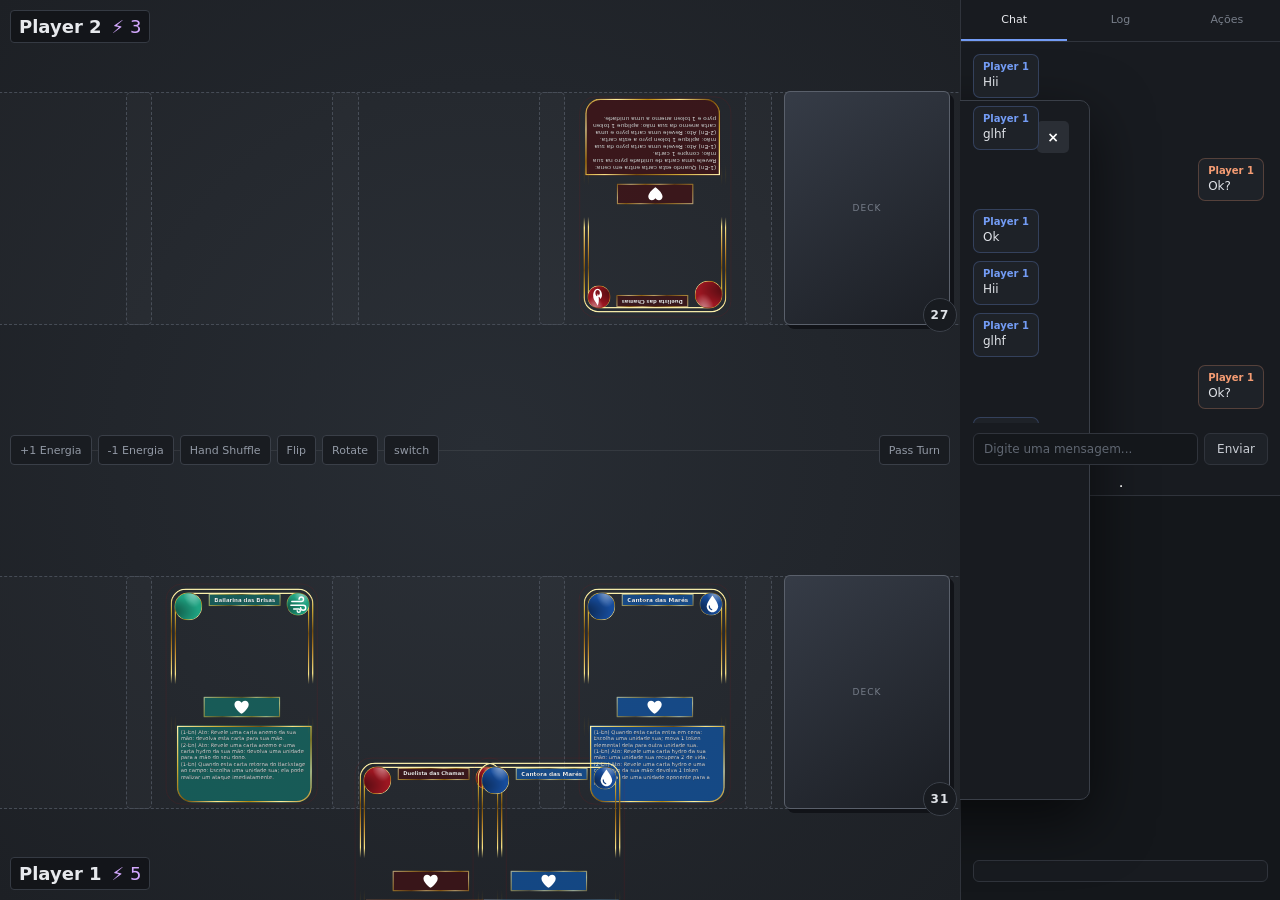
==== commit f0854838: "ajustes no template e interface, templates nao mais sao imagens mas sim html puro" ====
--- a/index.html
+++ b/index.html
@@ -23,14 +23,15 @@
                             <anchor class="top-left">
                                 <cost class="golden-border"></cost>
                             </anchor>
-                            <anchor class="top"></anchor>
+                            <anchor class="top">
+                                <card-name><span></span></card-name>
+                            </anchor>
                             <anchor class="top-right">
                                 <attribute class="golden-border"></attribute>
                             </anchor>
                             <anchor class="left"></anchor>
                             <anchor class="center">
                                 <status>
-                                    <ATK class=""></ATK>
                                     <HP class=""></HP>
                                 </status>
                             </anchor>
@@ -158,15 +159,130 @@
 
 
         <side-panel>
-
             <panel-tabs>
-                <button class="active">Chat</button>
-                <button>Log</button>
-                <button>Ações</button>
+                <label>
+                    <input type="radio" name="panel-tab" checked>
+                    <span>Chat</span>
+                </label>
+
+                <label>
+                    <input type="radio" name="panel-tab">
+                    <span>Log</span>
+                </label>
+
+                <label>
+                    <input type="radio" name="panel-tab">
+                    <span>Ações</span>
+                </label>
             </panel-tabs>
 
             <panel-content>
-                <p>Game log / chat</p>
+
+                <tab-content>
+                    <chat>
+                        <messages>
+                            <message data-player="1">
+                                <speaker>Player 1</speaker>
+                                <text>Hii</text>
+                            </message>
+                            <message data-player="1">
+                                <speaker>Player 1</speaker>
+                                <text>glhf</text>
+                            </message>
+                            <message data-player="2">
+                                <speaker>Player 1</speaker>
+                                <text>Ok?</text>
+                            </message>
+                            <message data-player="1">
+                                <speaker>Player 1</speaker>
+                                <text>Ok</text>
+                            </message>
+                            <message data-player="1">
+                                <speaker>Player 1</speaker>
+                                <text>Hii</text>
+                            </message>
+                            <message data-player="1">
+                                <speaker>Player 1</speaker>
+                                <text>glhf</text>
+                            </message>
+                            <message data-player="2">
+                                <speaker>Player 1</speaker>
+                                <text>Ok?</text>
+                            </message>
+                            <message data-player="1">
+                                <speaker>Player 1</speaker>
+                                <text>Ok</text>
+                            </message>
+                            <message data-player="1">
+                                <speaker>Player 1</speaker>
+                                <text>Hii</text>
+                            </message>
+                            <message data-player="1">
+                                <speaker>Player 1</speaker>
+                                <text>glhf</text>
+                            </message>
+                            <message data-player="2">
+                                <speaker>Player 1</speaker>
+                                <text>Ok?</text>
+                            </message>
+                            <message data-player="1">
+                                <speaker>Player 1</speaker>
+                                <text>Ok</text>
+                            </message>
+                        </messages>
+
+                        <chat-input>
+                            <input type="text" placeholder="Digite uma mensagem...">
+                            <button>Enviar</button>
+                        </chat-input>
+
+
+                    </chat>
+
+                    <event-log>
+                        <log data-register="0">
+                            [1:125:1:"Bailarina das Brisas" atacou 2:178:1:"Dançarina das chamas"]
+                        </log>
+                        <log data-register="1">
+                            [Fim do turno de player 1]
+                        </log>
+
+                        <log data-register="2">
+                            [Player 2 comprou 178:"Dançarina das chamas"]
+                        </log>
+                        <log data-register="3">
+                            [Player 2 enviou 2:125:2:"Assiste de palco" para o backstage]
+                        </log>
+                        <log data-register="4">
+                            [Player 2 invocou 165:"Cantora das Marés" do backstage para slot 2 no campo]
+                        </log>
+                        <log data-register="5">
+                            [2:165:2:"Cantora das Marés" declarou efeito]
+                        </log>
+
+                        <log data-register="6">
+                            [1:176:3:"Figurinista" declarou efeito]
+                        </log>
+
+                        <log data-register="7">
+                            [Player 1 enviou 1:176:3:"Figurinista" da mão para o backstage]
+                        </log>
+
+                        <log data-register="8">
+                            [1:176:3:"Figurinista" deu alvo em 2:165:2"Cantora das Marés"]
+                        </log>
+
+                        <log data-register="9">
+                            [2:165:2:"Cantora das Marés" recebeu um token electro]
+                        </log>
+                    </event-log>
+                </tab-content>
+                <hr>
+                <card-preview>
+                    <card-render></card-render>
+                    <effect-read></effect-read>
+                </card-preview>
+
             </panel-content>
 
         </side-panel>
--- a/style.css
+++ b/style.css
@@ -51,7 +51,7 @@
         "top board panel" 52px
         "top board panel" minmax(0, 1fr)
         "top board panel" 48px
-        / 0 minmax(0, 1fr) 280px;
+        / 0 minmax(0, 1fr) 320px;
 }
 
 
@@ -818,6 +818,10 @@
    SIDE PANEL
    ============================================================ */
 
+/* ============================================================
+   SIDE PANEL
+   ============================================================ */
+
 side-panel {
     grid-area: panel;
 
@@ -825,57 +829,442 @@
     min-height: 0;
 
     display: grid;
-
     grid-template-rows: 42px minmax(0, 1fr);
 
     background: #181b20;
 
     border-left: 1px solid #30343c;
-}
-
-panel-tabs {
+
+
+    /* ========================================================
+       TABS
+       ======================================================== */
+
+    panel-tabs {
+        display: grid;
+        grid-template-columns: repeat(3, 1fr);
+
+        border-bottom: 1px solid #30343c;
+
+
+        label {
+            position: relative;
+
+            display: flex;
+            align-items: center;
+            justify-content: center;
+
+            border-bottom: 2px solid transparent;
+
+            background: transparent;
+
+            color: #777e89;
+
+            cursor: pointer;
+
+            font-size: 11px;
+
+
+            input {
+                position: absolute;
+
+                width: 1px;
+                height: 1px;
+
+                opacity: 0;
+                pointer-events: none;
+            }
+
+
+            &:hover {
+                color: #dfe2e7;
+
+                background: rgb(255 255 255 / 3%);
+            }
+        }
+    }
+
+
+    /* ========================================================
+       ACTIVE TAB
+       ======================================================== */
+
+    &:has(panel-tabs label:nth-child(1) input:checked) {
+
+        panel-tabs label:nth-child(1) {
+            color: #e7e9ed;
+            border-bottom-color: #739cf5;
+        }
+
+        tab-content > chat {
+            visibility: visible;
+            opacity: 1;
+            pointer-events: auto;
+        }
+    }
+
+
+    &:has(panel-tabs label:nth-child(2) input:checked) {
+
+        panel-tabs label:nth-child(2) {
+            color: #e7e9ed;
+            border-bottom-color: #739cf5;
+        }
+
+        tab-content > event-log {
+            visibility: visible;
+            opacity: 1;
+            pointer-events: auto;
+        }
+    }
+
+
+    &:has(panel-tabs label:nth-child(3) input:checked) {
+
+        panel-tabs label:nth-child(3) {
+            color: #e7e9ed;
+            border-bottom-color: #739cf5;
+        }
+
+        tab-content > actions {
+            visibility: visible;
+            opacity: 1;
+            pointer-events: auto;
+        }
+    }
+
+
+    /* ========================================================
+       CONTENT
+       ======================================================== */
+
+    panel-content {
+        min-height: 0;
+
+        display: grid;
+        grid-template-rows: minmax(0, 1fr) auto;
+
+        overflow: hidden;
+
+
+        /* ====================================================
+           TAB CONTENT
+           ==================================================== */
+
+        tab-content {
+            position: relative;
+
+            min-height: 0;
+
+            overflow: hidden;
+
+            color: #777e89;
+
+            font-size: 12px;
+
+
+            > chat,
+            > event-log,
+            > actions {
+                position: absolute;
+
+                inset: 0;
+
+                min-height: 0;
+
+                padding: 12px;
+
+                overflow: auto;
+
+                visibility: hidden;
+
+                opacity: 0;
+
+                pointer-events: none;
+
+                transition:
+                    opacity 120ms ease,
+                    visibility 120ms ease;
+            }
+
+
+            /* =================================================
+               CHAT
+               ================================================= */
+
+> chat {
     display: grid;
-
-    grid-template-columns: repeat(3, 1fr);
-
-    border-bottom: 1px solid #30343c;
-}
-
-panel-tabs button {
-    border: 0;
-    border-bottom: 2px solid transparent;
-
-    background: transparent;
-
-    color: #777e89;
-
-    cursor: pointer;
-
-    font-size: 11px;
-}
-
-panel-tabs button:hover {
-    color: #dfe2e7;
-    background: rgb(255 255 255 / 3%);
-}
-
-panel-tabs button.active {
-    color: #e7e9ed;
-    border-bottom-color: #739cf5;
-}
-
-panel-content {
-    min-height: 0;
-
-    overflow: auto;
-
-    padding: 12px;
-
-    color: #777e89;
-
-    font-size: 12px;
-}
-
+    grid-template-rows: minmax(0, 1fr) auto;
+
+    gap: 10px;
+
+
+    /* ========================================================
+       MESSAGES
+       ======================================================== */
+
+    messages {
+        min-height: 0;
+
+        display: flex;
+        flex-direction: column;
+
+        gap: 8px;
+
+        overflow-y: auto;
+
+        padding-right: 4px;
+
+
+        message {
+            display: flex;
+            flex-direction: column;
+
+            width: fit-content;
+            max-width: 85%;
+
+            gap: 2px;
+
+            padding: 6px 9px;
+
+            border: 1px solid #30343c;
+            border-radius: 7px;
+
+            background: #1e2228;
+
+            overflow-wrap: anywhere;
+
+
+            speaker {
+                color: #777e89;
+
+                font-size: 10px;
+                font-weight: 600;
+            }
+
+
+            text {
+                color: #dfe2e7;
+
+                font-size: 12px;
+                line-height: 1.4;
+            }
+
+
+            &[data-player="1"] {
+                align-self: flex-start;
+
+                border-color: rgb(115 156 245 / 25%);
+
+                speaker {
+                    color: #739cf5;
+                }
+            }
+
+
+            &[data-player="2"] {
+                align-self: flex-end;
+
+                border-color: rgb(245 156 115 / 25%);
+
+                speaker {
+                    color: #f59c73;
+                }
+            }
+        }
+    }
+
+
+    /* ========================================================
+       CHAT INPUT
+       ======================================================== */
+
+    chat-input {
+        display: grid;
+        grid-template-columns: minmax(0, 1fr) auto;
+
+        gap: 6px;
+
+
+        input {
+            min-width: 0;
+
+            padding: 8px 10px;
+
+            border: 1px solid #30343c;
+            border-radius: 6px;
+
+            outline: none;
+
+            background: #14171b;
+
+            color: #dfe2e7;
+
+            font: inherit;
+
+
+            &::placeholder {
+                color: #5f6671;
+            }
+
+
+            &:focus {
+                border-color: #739cf5;
+            }
+        }
+
+
+        button {
+            padding: 0 12px;
+
+            border: 1px solid #30343c;
+            border-radius: 6px;
+
+            background: #1e2228;
+
+            color: #c9cdd4;
+
+            cursor: pointer;
+
+            font: inherit;
+
+
+            &:hover {
+                border-color: #739cf5;
+
+                background: #252a32;
+
+                color: #e7e9ed;
+            }
+
+
+            &:active {
+                background: #181b20;
+            }
+        }
+    }
+}
+
+
+            /* =================================================
+               EVENT LOG
+               ================================================= */
+
+            > event-log {
+                display: flex;
+                flex-direction: column;
+
+                gap: 4px;
+
+
+                log {
+                    display: block;
+
+                    padding: 6px 8px;
+
+                    border-left: 2px solid #30343c;
+
+                    color: #858c97;
+
+                    font-size: 11px;
+                    line-height: 1.4;
+
+                    overflow-wrap: anywhere;
+
+
+                    &:hover {
+                        border-left-color: #739cf5;
+
+                        background: rgb(255 255 255 / 3%);
+
+                        color: #c9cdd4;
+                    }
+                }
+            }
+
+
+            /* =================================================
+               ACTIONS
+               ================================================= */
+
+            > actions {
+                display: flex;
+                flex-direction: column;
+
+                gap: 6px;
+            }
+        }
+
+
+        /* ====================================================
+           CARD PREVIEW
+           ==================================================== */
+
+        card-preview {
+            min-height: 0;
+
+            height: min(45vh, 500px);
+
+            display: grid;
+            grid-template-rows: minmax(0, 1fr) auto;
+
+            gap: 10px;
+
+            padding: 12px 12px 18px;
+
+            border-top: 1px solid #30343c;
+
+            background: #14171b;
+
+
+            card-render {
+                min-width: 0;
+                min-height: 0;
+
+                display: flex;
+
+                align-items: center;
+                justify-content: center;
+
+                overflow: hidden;
+
+
+                > card {
+                    position: relative;
+
+                    width: min(100%, 180px);
+
+                    aspect-ratio: 1535 / 2173;
+
+                    flex: 0 1 auto;
+                }
+            }
+
+
+            effect-read {
+                display: block;
+
+                max-height: 110px;
+
+                overflow: auto;
+
+                padding: 10px 12px;
+
+                border: 1px solid #30343c;
+                border-radius: 6px;
+
+                background: #181b20;
+
+                color: #c9cdd4;
+
+                font-size: 12px;
+                line-height: 1.5;
+
+                white-space: pre-wrap;
+            }
+        }
+    }
+}
 
 /* ============================================================
    TOOLBAR
--- a/card_template.css
+++ b/card_template.css
@@ -133,11 +133,57 @@
         border: 0.5mm solid transparent;
     }
 
+card-name {
+    position: absolute;
+    z-index: 3;
+    left: 50%;
+    top: 0.5mm;
+    transform: translateX(-46%);
+
+    box-sizing: border-box;
+    width: 28mm;
+    height: 5mm;
+    padding: 0 1.5mm;
+
+    display: flex;
+    justify-content: center;
+    align-items: center;
+    text-align: center;
+    overflow: hidden;
+
+    font-weight: bold;
+    white-space: nowrap;
+
+    background-color: var(--element-darker-color);
+    border: 0.5mm solid;
+    border-image: linear-gradient(
+        135deg,
+        #fff4b0,
+        #d4af37 20%,
+        #78500b 40%,
+        #ffe78a 55%,
+        #b8860b 70%,
+        #fff0a0 85%,
+        #a87915
+    ) 1;
+    & > span {
+    display: block;
+    width: max-content;
+    white-space: nowrap;
+    font-size: 4mm;
+}
+}
+
+
+
+
+
     :scope {
         --card-effect: attr(data-effect);
         --card-cost: attr(data-cost);
         --card-atk: attr(data-atk);
         --card-hp: attr(data-hp);
+        --card-name: attr(data-name);
     }
 
     .card-bleed {
@@ -493,30 +539,27 @@
 
                     effect-text {
                         display: block;
+                        box-sizing: border-box;
+
                         width: 52mm;
                         height: 29mm;
+                        padding: 1.5mm;
+                        padding-bottom: 5mm;
 
                         overflow: hidden;
+                        overflow-wrap: anywhere;
+                        white-space: pre-wrap;
 
                         border-radius: 0 0 6mm 6mm;
 
                         position: absolute;
                         z-index: 3;
 
-
-                        &::before {
-                            content: var(--card-effect);
-
-                            color: white;
-                            -webkit-text-stroke: 0.04mm black;
-
-                            display: block;
-                            padding: 1.5mm;
-                            font-size: 2.8mm;
-
-                            border-radius: 0 0 6mm 6mm;
-                            padding-bottom: 5mm;
-                        }
+                        color: white;
+                        -webkit-text-stroke: 0.04mm black;
+
+                        font-size: var(--effect-font-size, 2.8mm);
+                        line-height: 1.2;
                     }
 
                     &>effect-box {
